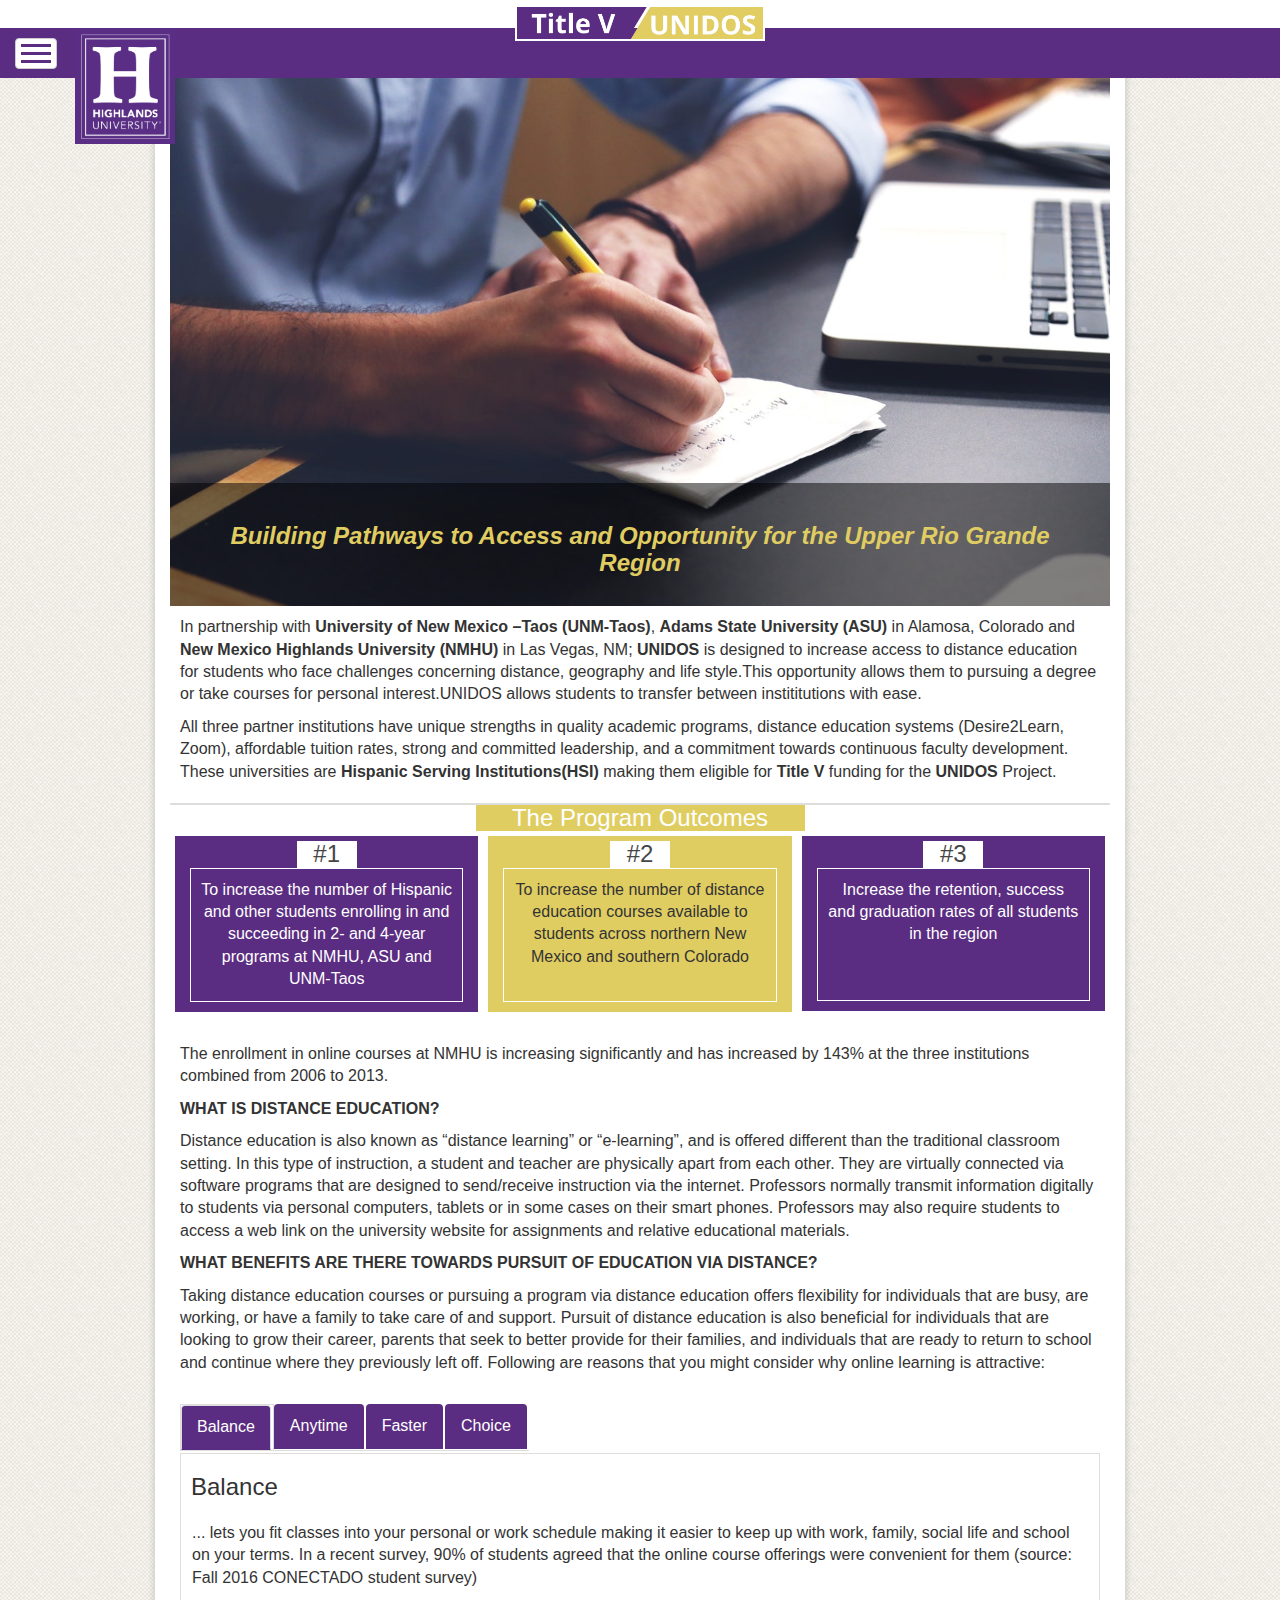
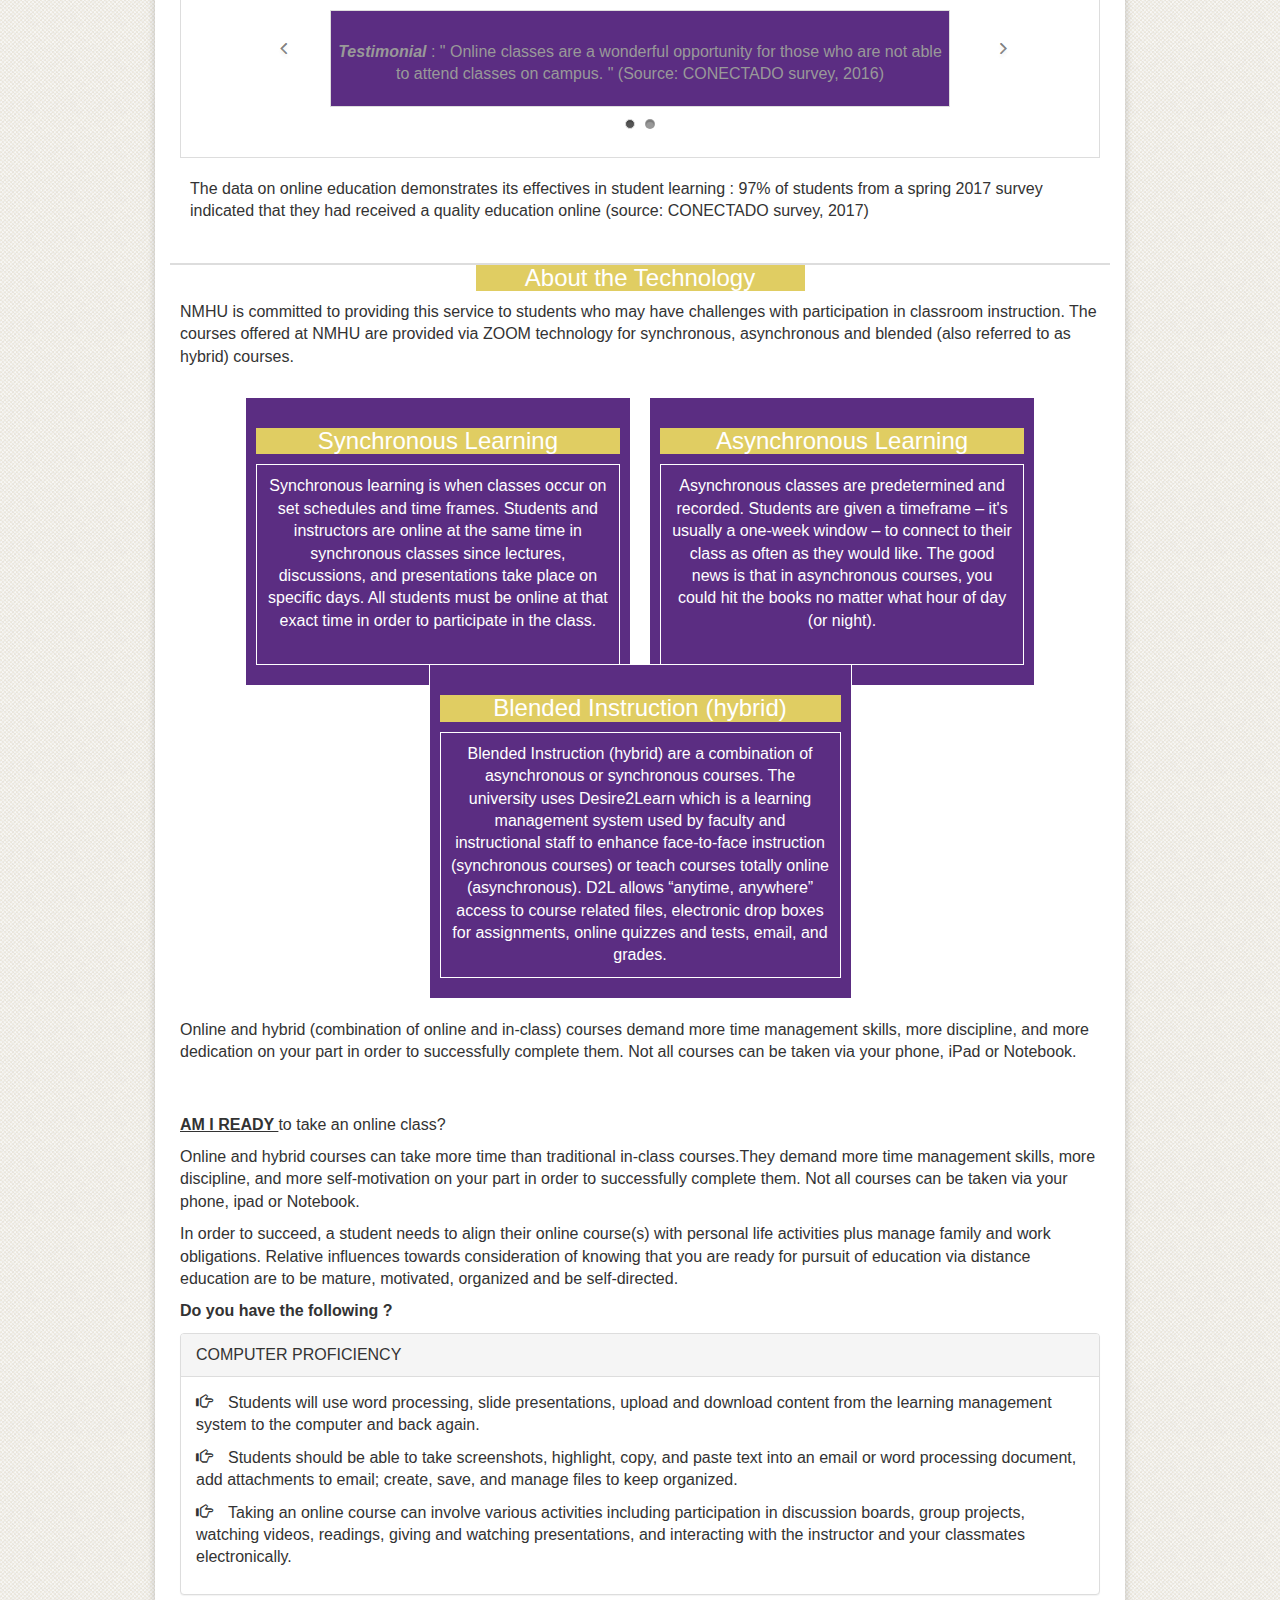
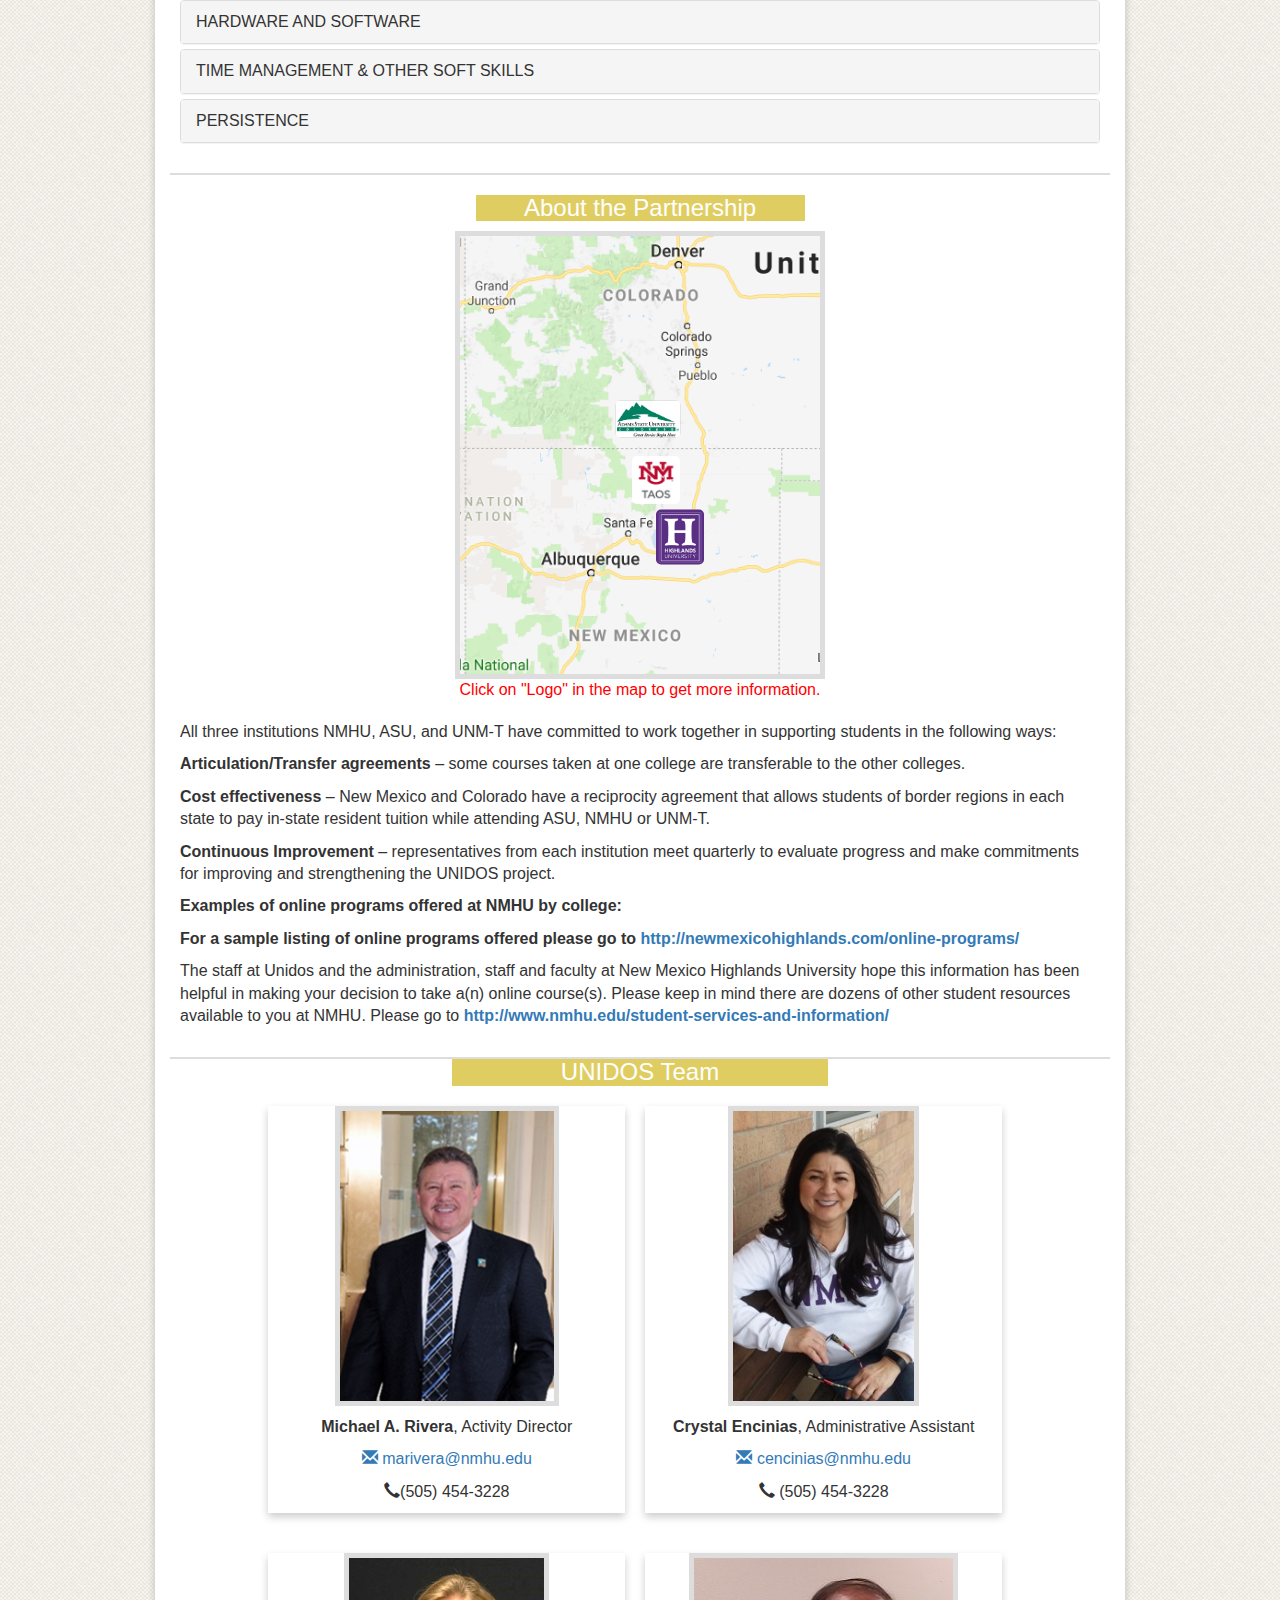
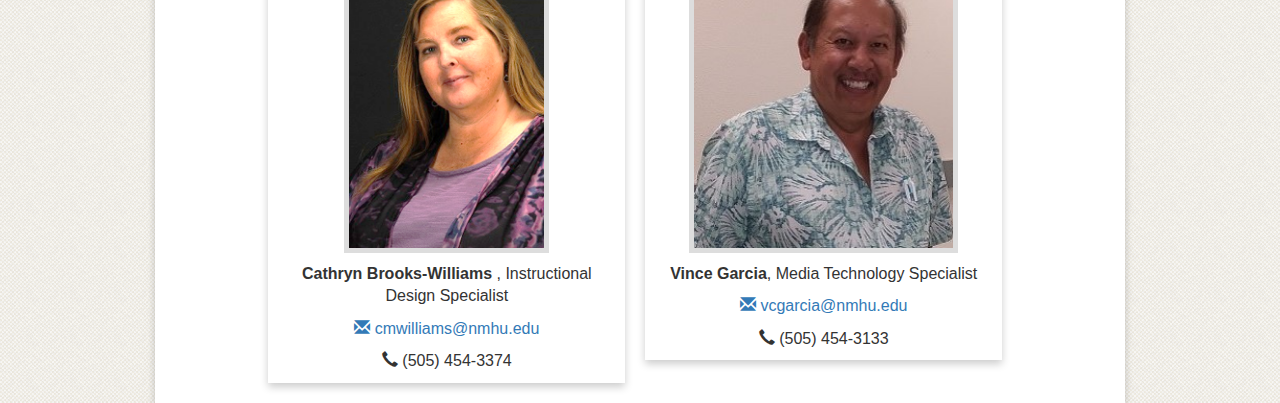
==== index.html @ 7acd506f "Add files via upload" ====
﻿<!DOCTYPE html>
<html lang="en">
<head>
    <meta charset="utf-8">
    <meta http-equiv="X-UA-Compatible" content="IE=edge">
    <meta name="viewport" content="width=device-width, initial-scale=1">
    <!-- The above 3 meta tags *must* come first in the head; any other head content must come *after* these tags -->
    <title>Title V - UNIDOS</title>
	
	<meta name="description" content="UNIDOS NMHU New Mexico Highlands University. At New Mexico Highlands University students discover amazing new paths to success.">
	<meta property="og:locale" content="en_US">
	<meta property="og:type" content="website">
	<meta property="og:title" content="New Mexico Highlands University UNIDOS">
	<meta property="og:description" content="UNIDOS NMHU New Mexico Highlands University is your college. At New Mexico Highlands University students discover amazing new paths to success.">
	<meta property="og:url" content="http://unidos.nmhu.edu/">
	<meta property="og:site_name" content="NMHU UNIDOS">
	
    <link href="https://fonts.googleapis.com/css?family=Roboto:400,700|Open+Sans" rel="stylesheet">
	 <script src="https://ajax.googleapis.com/ajax/libs/jquery/3.3.1/jquery.min.js"></script>
    <link rel="stylesheet" href="https://maxcdn.bootstrapcdn.com/font-awesome/4.7.0/css/font-awesome.min.css">
    <link rel="stylesheet" href="https://maxcdn.bootstrapcdn.com/bootstrap/3.3.7/css/bootstrap.min.css">
	

<!--     <link rel="stylesheet" href="https://toert.github.io/Isolated-Bootstrap/versions/3.3.7/iso_bootstrap3.3.7min.css"> -->
   
    <script src="https://maxcdn.bootstrapcdn.com/bootstrap/3.3.7/js/bootstrap.min.js"></script>
<link rel="stylesheet" href="unidos-styles.css">


    <!-- Bootstrap -->
    <!-- HTML5 shim and Respond.js for IE8 support of HTML5 elements and media queries -->
    <!-- WARNING: Respond.js doesn't work if you view the page via file:// -->
    <!--[if lt IE 9]>
      <script src="https://oss.maxcdn.com/html5shiv/3.7.3/html5shiv.min.js"></script>
      <script src="https://oss.maxcdn.com/respond/1.4.2/respond.min.js"></script>
    <![endif]-->

 


</head>
<body id="0">
    <!-- there Bootstrap doesn't work -->
 
    <nav class="nav navbar-fixed-top nav-2">
        <div id="div1-nav">
            <img src="unidos-img/unidos-logo-3.png" title="UNIDOS NMHU"/>
        </div>
        <div id="div2-nav">
            <img src="unidos-img/hu_logo.png" id="hu-logo-1"/>
			
        </div>
		<div class="dropdown dropdown-menu-bar">
  <button class="btn btn-default dropdown-toggle" type="button" id="dropdownMenu1" data-toggle="dropdown" aria-haspopup="true" aria-expanded="true">
   
	<div class="div-bar"></div>
<div class="div-bar"></div>
<div class="div-bar"></div>
   
  </button>
  <ul class="dropdown-menu" aria-labelledby="dropdownMenu1">
     <a href="#0" class="list-group-item"> <span class="glyphicon glyphicon-hand-right">&nbsp;</span> Home</a>
        <a href="#1" class="list-group-item"><span class="glyphicon glyphicon-hand-right">&nbsp;</span>About Program Outcomes</a>
        <a href="#2" class="list-group-item"><span class="glyphicon glyphicon-hand-right">&nbsp;</span>About the Technology</a>
        <a href="#3" class="list-group-item"><span class="glyphicon glyphicon-hand-right">&nbsp;</span>Am I Ready</a>
        <a href="#4" class="list-group-item"><span class="glyphicon glyphicon-hand-right">&nbsp;</span>About the Partnership</a>
        <a href="#5" class="list-group-item"><span class="glyphicon glyphicon-hand-right">&nbsp;</span>UNIDOS Team</a>

  </ul>
</div>
    </nav>
    
    <div class="bootstrap">

        <!-- there Bootstrap works-->
        <div class="container card1" id="unidos-container">
            <div id="unidos-div-header-images">

                <div></div>
                <img src="unidos-img/Banner_Unidos_1.jpg" class="img-responsive" id="unidos-img-banner" />
                <div id="unidos-content-banner" class="col-sm text-center">
                    <h3>Building Pathways to Access and Opportunity for the Upper Rio Grande Region</h3>
                </div>
            </div>

            <div class="unidos-div-ptxt">
                <p class="unidos-ptxt-1">
                    In partnership with <b>University of New Mexico –Taos (UNM-Taos)</b>, <b>Adams State University (ASU)</b> in Alamosa, Colorado and <b> New Mexico Highlands University (NMHU)</b> in Las Vegas, NM; <b>UNIDOS</b> is designed to increase access to distance education for students who face challenges concerning distance, geography and life style.This opportunity allows them to pursuing a degree or take courses for personal interest.UNIDOS allows students to transfer between instititutions with ease.
                </p>
                <p class="unidos-ptxt-1" id="1">
                    All three partner institutions have unique strengths in quality academic programs, distance education systems (Desire2Learn, Zoom), affordable tuition rates, strong and committed leadership, and a commitment towards continuous faculty development. These universities are <b>Hispanic Serving Institutions(HSI)</b> making them eligible for <b>Title V</b> funding for the <b>UNIDOS</b> Project.
                </p>

            </div>


            <div class="unidos-div-programoutcomes">
                <div class="unidos-div-subheader text-center bt-2 c-w">
                    <h3 class="unidos-subheader">The Program Outcomes</h3>
                </div>

                <div id="unidos-div-programoutcomes-boxes" class="text-center">
                    <div class="col-sm-4 col-md-4 unidos-div-programoutcomes1 card">
                        <h3>#1</h3>
                        <p>To increase the number of Hispanic and other students enrolling in and succeeding in 2- and 4-year programs at NMHU, ASU and UNM-Taos</p>
                    </div>
                    <div class="col-sm-4 col-md-4  unidos-div-programoutcomes2 card">
                        <h3>#2</h3>
                        <p>To increase the number of distance education courses available to students across northern New Mexico and southern Colorado</p>
                    </div>
                    <div class="col-sm-4 col-md-4  unidos-div-programoutcomes3 card">
                        <h3>#3</h3>
                        <p>Increase the retention, success and graduation rates of all students in the region </p>
                    </div>

                </div>



                <div class="p-10">
                    <div>
                        <p>The enrollment in online courses at NMHU is increasing significantly and has increased by 143% at the three institutions combined from 2006 to 2013.</p>
                    </div>
                    <p><span><b>WHAT IS DISTANCE EDUCATION?</b></span></p>

                    <p>

                        Distance education is also known as “distance learning” or “e-learning”, and is offered different than the traditional classroom setting.  In this type of instruction, a student and teacher are physically apart from each other.  They are virtually connected via software programs that are designed to send/receive instruction via the internet.  Professors normally transmit information digitally to students via personal computers, tablets or in some cases on their smart phones.  Professors may also require students to access a web link on the university website for assignments and relative educational materials.
                    </p>
                    <p><span><b>WHAT BENEFITS ARE THERE TOWARDS PURSUIT OF EDUCATION VIA DISTANCE?</b></span></p>

                    <p>
                        Taking distance education courses or pursuing a program via distance education offers flexibility for individuals that are busy, are working, or have a family to take care of and support.  Pursuit of distance education is also beneficial for individuals that are looking to grow their career, parents that seek to better provide for their families, and individuals that are ready to return to school and continue where they previously left off. Following are reasons that you might consider why online learning is attractive:
                    </p>
                </div>
                <div class="p-10">

                    <ul class="nav nav-tabs unidos-nav-tabs">
                        <li class="active unidos-li-tabs"><a data-toggle="tab" href="#Balance">Balance</a></li>
                        <li class="unidos-li-tabs"><a data-toggle="tab" href="#Anytime">Anytime</a></li>
                        <li class="unidos-li-tabs"><a data-toggle="tab" href="#Faster">Faster</a></li>
                        <li class="unidos-li-tabs"><a data-toggle="tab" href="#Choice">Choice</a></li>
                    </ul>

                    <div class="tab-content unidos-tab-content">
                        <div id="Balance" class="tab-pane fade in active">
                            <h3 class="pl-10">Balance</h3>
                            <p>
                                ... lets you fit classes into your personal or work schedule making it easier to keep up with work, family, social life and school on your terms.  In a recent survey, 90% of students agreed that the online course offerings were convenient for them (source:  Fall 2016 CONECTADO student survey)




                            </p>
                            <div class="row">
                                <div class="col-md-10 col-center m-auto">

                                    <div id="myCarousel" class="carousel slide" data-ride="carousel">
                                        <!-- Carousel indicators -->
                                        <ol class="carousel-indicators">
                                            <li data-target="#myCarousel" data-slide-to="0" class="active"></li>
                                            <li data-target="#myCarousel" data-slide-to="1"></li>

                                        </ol>
                                        <!-- Wrapper for carousel items -->
                                        <div class="carousel-inner">

                                            <div class="item carousel-item active">

                                                <p class="testimonial"> <b><i>Testimonial</i></b> : " Online classes are a wonderful opportunity for those who are not able to attend classes on campus. " (Source:  CONECTADO survey, 2016)</p>

                                            </div>
                                            <div class="item carousel-item">

                                                <p class="testimonial"><b><i>Testimonial</i></b> : " That classes are online and after normal work hours.  Also that it is affordable." (Source:  CONECTADO survey, 2016)</p>

                                            </div>

                                        </div>
                                        <!-- Carousel controls -->
                                        <a class="carousel-control left carousel-control-prev" href="#myCarousel" data-slide="prev">
                                            <i class="fa fa-angle-left"></i>
                                        </a>
                                        <a class="carousel-control right carousel-control-next" href="#myCarousel" data-slide="next">
                                            <i class="fa fa-angle-right"></i>
                                        </a>
                                    </div>
                                </div>
                            </div>

                        </div>
                        <div id="Anytime" class="tab-pane fade">
                            <h3 class="pl-10">Anytime, anywhere studying</h3>
                            <p>Online education offers flexibility for students who have other commitments. Whether you're a busy stay-at-home parent or a professional that simply doesn't have the time to take a course during school hours, you can find online courses and programs that fit your schedule. One of the benefits of online learning is that you don’t have to get dressed, get in the car, fight traffic, commute to campus and attend class.  The Conectado student survey further indicated that 73% of students cited convenience, flexibility and accessibility from home were positive features of online education.</p>
                            <div class="row">
                                <div class="col-md-10 col-center m-auto">

                                    <div id="myCarousel2" class="carousel slide" data-ride="carousel">
                                        <!-- Carousel indicators -->
                                        <ol class="carousel-indicators">
                                            <li data-target="#myCarousel" data-slide-to="0" class="active"></li>
                                            <li data-target="#myCarousel" data-slide-to="1"></li>

                                        </ol>
                                        <!-- Wrapper for carousel items -->
                                        <div class="carousel-inner">
                                            <div class="item carousel-item active">

                                                <p class="testimonial"><b><i>Testimonial</i></b> : " I am a full-time teacher and I can still work on the degree I’m seeking without having to uproot, leave my job, etc. "</p>

                                            </div>
                                            <div class="item carousel-item">

                                                <p class="testimonial"><b><i>Testimonial</i></b> : " It is so much easier to complete classes from my home. I live 30 miles from main campus.  I have two small children and sometimes the weather is dangerous to drive in. "</p>

                                            </div>

                                        </div>
                                        <!-- Carousel controls -->
                                        <a class="carousel-control left carousel-control-prev" href="#myCarousel2" data-slide="prev">
                                            <i class="fa fa-angle-left"></i>
                                        </a>
                                        <a class="carousel-control right carousel-control-next" href="#myCarousel2" data-slide="next">
                                            <i class="fa fa-angle-right"></i>
                                        </a>
                                    </div>
                                </div>
                            </div>
                        </div>
                        <div id="Faster" class="tab-pane fade">
                            <h3 class="pl-10">Faster completion</h3>
                            <p>Besides accelerated courses, some degree programs are accelerated as well, allowing you to finish your program of study sooner.  100% of students agreed that online education is a good source to get their degree. (Source:  CONECTADO survey, 2016).</p>
                        </div>
                        <div id="Choice" class="tab-pane fade">
                            <h3 class="pl-10">More choices</h3>
                            <p>From art history to accounting to biology, nursing and engineering there’s virtually no limit to which course you can take or degree you can earn online.</p>
                        </div>

                    </div>
                    <div class="unidos-div-ptxt1 p-10" id="2">
                        <p>
                            The data on online education demonstrates its effectives in student learning : 97% of students from a spring 2017 survey indicated that they had received a quality education online (source: CONECTADO survey, 2017)
                        </p>
                    </div>
                </div>
            </div>


            <div class="unidos-div-aboutTecnology">
                <div class="unidos-div-subheader text-center bt-2 c-w">
                    <h3 class="unidos-subheader">About the Technology</h3>
                </div>
                <p class="p-10">
                    NMHU is committed to providing this service to students who may have challenges with participation in classroom instruction.  The courses offered at NMHU are provided via ZOOM technology for synchronous, asynchronous and blended (also referred to as hybrid) courses.
                </p>
                <div class="row">
                    <div class="col-md-5 col-md-offset-1 unidos-div-aboutTecnology-p text-center">
                        <h3>Synchronous Learning</h3>
                        <p class="unidos-Technology-p">

                            Synchronous learning is when classes occur on set schedules and time frames. Students and instructors are online at the same time in synchronous classes since lectures, discussions, and presentations take place on specific days. All students must be online at that exact time in order to participate in the class.
                        </p>
                    </div>
                    <div class="col-md-5 unidos-div-aboutTecnology-p text-center">
                        <h3>Asynchronous Learning</h3>
                        <p class="unidos-Technology-p">

                            Asynchronous classes are predetermined and recorded. Students are given a timeframe – it's usually a one-week window – to connect to their class as often as they would like. The good news is that in asynchronous courses, you could hit the books no matter what hour of day (or night).
                        </p>
                    </div>

                </div>

                <div id="unidos-div-hybrid" class="unidos-div-aboutTecnology-p text-center">
                    <h3>Blended Instruction (hybrid) </h3>
                    <p class="unidos-Technology-p">

                        Blended Instruction (hybrid) are a combination of asynchronous or synchronous courses.  The university uses Desire2Learn which is a learning management system used by faculty and instructional staff to enhance face-to-face instruction (synchronous courses) or teach courses totally online (asynchronous). D2L allows “anytime, anywhere” access to course related files, electronic drop boxes for assignments, online quizzes and tests, email, and grades.
                    </p>
                </div>

                <div class="mt-10 mb-10 p-10" id="3">
                   
                    <p>
                        Online and hybrid (combination of online and in-class) courses demand more time management skills, more discipline, and more dedication on your part in order to successfully complete them. Not all courses can be taken via your phone, iPad or Notebook.
                    </p>
                </div>


            </div>

            <div class="unidos-div-survey">
                <p class="mt-10 mb-10">
                    <span><b><u>AM I READY </u></b>to take an online class?</span>
                </p>
                <p class="mt-10 mb-10">
                    Online and hybrid courses can take more time than traditional in-class courses.They demand more time management skills, more discipline, and more self-motivation on your part in order to successfully complete them. Not all courses can be taken via your phone, ipad or Notebook.
                </p>
                <p class="mt-10 mb-10">
                    In order to succeed, a student needs to align their online course(s) with personal life activities plus manage family and work obligations.  Relative influences towards consideration of knowing that you are ready for pursuit of education via distance education are to be mature, motivated, organized and be self-directed.
                </p>
                <p class="mt-10 mb-10">
                    <b>Do you have the following ?</b>
                </p>

                <div class="panel-group" id="accordion">
                    <div class="panel panel-default">
                        <div class="panel-heading">
                            <span class="panel-title">
                                <a data-toggle="collapse" data-parent="#accordion" href="#collapse1">COMPUTER PROFICIENCY</a>
                            </span>
                        </div>
                        <div id="collapse1" class="panel-collapse collapse in">
                            <div class="panel-body">
                                <p>
                                    <span class="glyphicon glyphicon-hand-right">&nbsp;</span>Students will use word processing, slide presentations, upload and download content from the learning management system to the computer and back again.
                                </p>
                                <p>
                                    <span class="glyphicon glyphicon-hand-right">&nbsp;</span>Students should be able to take screenshots, highlight, copy, and paste text into an email or word processing document, add attachments to email; create, save, and manage files to keep organized.
                                </p>
                                <p>
                                    <span class="glyphicon glyphicon-hand-right">&nbsp;</span>Taking an online course can involve various activities including participation in discussion boards, group projects, watching videos, readings, giving and watching presentations, and interacting with the instructor and your classmates electronically.
                                </p>
                            </div>
                        </div>
                    </div>
                    <div class="panel panel-default">
                        <div class="panel-heading">
                            <span class="panel-title">
                                <a data-toggle="collapse" data-parent="#accordion" href="#collapse2">HARDWARE AND SOFTWARE</a>
                            </span>
                        </div>
                        <div id="collapse2" class="panel-collapse collapse">
                            <div class="panel-body">
                                <p>
                                    <span class="glyphicon glyphicon-hand-right">&nbsp;</span>Students should have reliable access to high-speed Internet like DSL or cable.
                                </p>
                                <p>
                                    <span class="glyphicon glyphicon-hand-right">&nbsp;</span>Students will need a webcam and microphone and/or headset for multimedia participation in most classes.
                                </p>
                                <p>
                                    <span class="glyphicon glyphicon-hand-right">&nbsp;</span>Students will learn new technology skills.
                                </p>
                            </div>
                        </div>
                    </div>
                    <div class="panel panel-default">
                        <div class="panel-heading">
                            <span class="panel-title">
                                <a data-toggle="collapse" data-parent="#accordion" href="#collapse3">TIME MANAGEMENT & OTHER SOFT SKILLS</a>
                            </span>
                        </div>
                        <div id="collapse3" class="panel-collapse collapse">
                            <div class="panel-body">
                                <p>
                                    <span class="glyphicon glyphicon-hand-right">&nbsp;</span>Students often have to access their learning management system and university emails several times a week.


                                </p>
                                <p>
                                    <span class="glyphicon glyphicon-hand-right">&nbsp;</span>Students often have to organize and manage their time to meet weekly deadlines.

                                </p>
                                <p>
                                    <span class="glyphicon glyphicon-hand-right">&nbsp;</span>Students must often work independently to meet project goals and deadlines.

                                </p>
                                <p>
                                    <span class="glyphicon glyphicon-hand-right">&nbsp;</span>Students are often required to participate in an online discussion and other course requirements several times a week.

                                </p>
								<p>
								 <span class="glyphicon glyphicon-hand-right">&nbsp;</span>Classes can take 9-15 hours per week of active learning, homework/study time per three-credit course.
								</p>
								
                                <p>
                                    <span class="glyphicon glyphicon-hand-right">&nbsp;</span>Students must be able to communicate electronically, such as through discussion boards, university emails, and message boards.
                                </p>
                            </div>
                        </div>
                    </div>
                    <div class="panel panel-default" id="4">
                        <div class="panel-heading">
                            <span class="panel-title">
                                <a data-toggle="collapse" data-parent="#accordion" href="#collapse4">PERSISTENCE</a>
                            </span>
                        </div>
                        <div id="collapse4" class="panel-collapse collapse">
                            <div class="panel-body">
                                <p>
                                    <span class="glyphicon glyphicon-hand-right">&nbsp;</span>Students must know how to conduct Internet searches, set bookmarks, and download files.


                                </p>
                                <p>
                                    <span class="glyphicon glyphicon-hand-right">&nbsp;</span>Students should have someone who can help if there are computer problems.

                                </p>
                                <p>
                                    <span class="glyphicon glyphicon-hand-right">&nbsp;</span>Students must have the ability to continue when things become difficult.

                                </p>
                            </div>
                        </div>
                    </div>
                </div>
            </div>

            <div class="unidos-div-partnership bt-2">
                <div class="unidos-subheader c-w"><h3>About the Partnership</h3></div>
                <div class="container container-map">

                 <div class="text-center">
				 				   <img src="unidos-img/map.png" alt="Snow" style="width:100%" />
								   
								   <span class="map-hide-mobile blink_me">Click on "Logo" in the map to get more information.</span>
								   <div id="div-links-uni" class="map-show-mobile" style="display:none;">
								
								   <a  href="https://www.adams.edu/">https://www.adams.edu/</a><br/>
								   <a href="http://taos.unm.edu">http://taos.unm.edu</a><br/>
								   <a  href="http://www.nmhu.edu">http://www.nmhu.edu</a><br/>
								   </div>
				 </div>

				
                    <a id="adams_button" role="button" class="btn popovers" data-placement="top" data-toggle="popover" title="" data-content="<a href='https://www.adams.edu/' title='test add link' target='blanck'>https://www.adams.edu/</a>" data-original-title="Adams State University"></a>
                    <a id="unmt_button" role="button" class="btn popovers" data-placement="left" data-toggle="popover" title="" data-content="<a href='http://taos.unm.edu' title='test add link' target='blanck'>http://taos.unm.edu</a>" data-original-title="University of New Mexico-Taos"></a>
                    <a id="hu_button" role="button" class="btn popovers" data-placement="right" data-toggle="popover" title="" data-content="<a href='http://www.nmhu.edu' title='test add link' target='blanck'>http://www.nmhu.edu</a>" data-original-title="New Mexio Highlands University"></a>
                     
                </div>
                <div class="mt-10 mb-10 p-10 fs-17">
                    <p>
                        All three institutions NMHU, ASU, and UNM-T have committed to work together in supporting students in the following ways:


                    </p>
                    <p>
                        <b>Articulation/Transfer agreements</b>  – some courses taken at one college are transferable to the other colleges.

                    </p>
                    <p>
                        <b> Cost effectiveness </b>– New Mexico and Colorado have a reciprocity agreement that allows students of border regions in each state to pay in-state resident tuition while attending ASU, NMHU or UNM-T.

                    </p>
                    <p>
                        <b>Continuous Improvement</b>  – representatives from each institution meet quarterly to evaluate progress and make commitments for improving and strengthening the UNIDOS project.
                    </p>
                    <p>
                        <b>Examples of online programs offered at NMHU by college:</b>
                    </p>
                    <p>
                        <b>For a sample listing of online programs offered please go to <a href="http://newmexicohighlands.com/online-programs/" target="_blank">http://newmexicohighlands.com/online-programs/</a></b>
                    </p>
                    <p>
                        The staff at Unidos and the administration, staff and faculty at New Mexico Highlands University hope this information has been helpful in making your decision to take a(n) online course(s).  Please keep in mind there are dozens of other student resources available to you at NMHU. Please go to <b><a href="http://www.nmhu.edu/student-services-and-information/" target="_blank">http://www.nmhu.edu/student-services-and-information/</a></b>
                    </p>
                </div>
            </div>

            <div class="unidos-div-team bt-2" id="5">
                <div class="text-center c-w">
                    <h3>UNIDOS Team</h3>
                </div>

                <div class="row p-10 col-md-offset-1">
                    <div class="col-md-5 col-md-offset-1 card card1 m-10 unidos-team">
                        <img src="unidos-img/Michael A. Rivera.png" />
                        <p><b>Michael A. Rivera</b>, Activity Director</p>
                        <p><a><i class="glyphicon glyphicon-envelope"></i> marivera@nmhu.edu</a></p>
                        <p><i class="glyphicon glyphicon-earphone"></i>(505) 454-3228</p>



                    </div>
                    <div class="col-md-5 card card1 m-10 unidos-team">
                        <img src="unidos-img/Crystal Encinias.jpg" />
                        <p><b> Crystal Encinias</b>, Administrative Assistant</p>
                        <p><a><i class="glyphicon glyphicon-envelope"></i> cencinias@nmhu.edu</a></p>
                        <p><i class="glyphicon glyphicon-earphone"></i> (505) 454-3228</p>



                    </div>
                </div>
                <div class="row p-10  col-md-offset-1">
                    <div class="col-md-5 col-md-offset-1 card card1 m-10 unidos-team">
                        <img src="unidos-img/Cathryn Brooks-Williams - Copy.png" />
                        <p><b>Cathryn Brooks-Williams</b> , Instructional Design Specialist</p>
                        <p><a><i class="glyphicon glyphicon-envelope"></i> cmwilliams@nmhu.edu</a></p>
                        <p><i class="glyphicon glyphicon-earphone"></i> (505) 454-3374</p>




                    </div>
                    <div class="col-md-5 card card1 m-10 unidos-team">
                        <img src="unidos-img/Vince Garcia - Copy.jpg" />
                        <p><b>Vince Garcia</b>, Media Technology Specialist</p>
                        <p><a><i class="glyphicon glyphicon-envelope"></i> vcgarcia@nmhu.edu</a></p>
                        <p><i class="glyphicon glyphicon-earphone"></i> (505) 454-3133</p>




                    </div>
                </div>
            </div>
        </div>


    </div>

    <!-- there Bootstrap doesn't work-->
    <!-- jQuery (necessary for Bootstrap's JavaScript plugins) -->
    <script src="https://cdnjs.cloudflare.com/ajax/libs/jquery/3.3.1/jquery.min.js"></script>
    <script src="https://maxcdn.bootstrapcdn.com/bootstrap/3.3.7/js/bootstrap.min.js"></script>
    <!-- Include all compiled plugins (below), or include individual files as needed -->
    <script>
	function myFunction(x) {
    x.classList.toggle("change");
}
        $(document).ready(function () {
		

            $('[data-toggle="popover"]').popover({ html: true });
			$('.dropdown-toggle').dropdown()

        });

    </script>
    <!--<script>
        $(document).ready(function () {

            'use strict';

            var c, currentScrollTop = 0,
                navbar = $('nav');

            $(window).scroll(function () {
                var a = $(window).scrollTop();
                var b = navbar.height();

                currentScrollTop = a;

                if (c < currentScrollTop && a > b + b) {
                    navbar.addClass("scrollUp");
                } else if (c > currentScrollTop && !(a <= b)) {
                    navbar.removeClass("scrollUp");
                }
                c = currentScrollTop;
            });

        });
    </script>-->
</body>



</html>
---- unidos-styles.css ----
body {
            padding-top: 51px;
            font-family: 'chaperralpro', arial, sans-serif !important;
            line-height: 1.4 !important;
           
        }
        .container-map{
            margin:auto;
        }
            .container-map img {
                border: 5px solid #ddd;
            }
        #img-hu-logo {
            width: 100px;
            margin-left: 77px;
            position: absolute;
        }

        #unidos-container {
            max-width: 970px !important;
        }

        #unidos-div-unidos-logo {
        }

        #unidos_Logo {
            /*border-top: 8px solid #5b2d82;
            border-bottom: 8px solid #e0cd62;
            border-left: 13px solid #e0cd62;
            border-right: 13px solid #5b2d82;*/
            margin: auto;
            width: 265px;
            padding-top: 7px;
        }

        #unidos-div-header-images {
            position: relative;
        }

            #unidos-div-header-images #unidos-content-banner {
                position: absolute;
                bottom: 0;
                background: rgba(0, 0, 0, 0.5); /* Black background with transparency */
                color: #f1f1f1;
                width: 100%;
                padding: 20px;
            }

        #unidos-content-banner h3 {
            color: #e0cd62;
           

            font-style: italic;
            font-weight: 700;
        }

        .unidos-div-ptxt {
            /*background: #464646;*/
            padding: 10px;
        }

        .unidos-ptxt-1 {
          
          
           
            /*color: white;*/
            /*margin-top: 5px !important;
            margin-bottom: 5px !important;*/
        }

        .unidos-subheader {
          
            background: #e0cd62;
            /*padding: 10px;*/
            max-width: 35%;
            margin: auto;
            margin-top: 0px !important;
            text-align: center;
        }

        .p-10 {
            padding: 10px;
        }

        ​.unidos-div-subheader {
            padding: 10px !important;
           
          
        }
        .c-w{
            color:white;
        }
        .bt-2 {
            border-top: 2px solid #ddd !important;
        }

        .card1 {
            /* Add shadows to create the "card" effect */
            box-shadow: 0 4px 8px 0 rgba(0,0,0,0.2);
        }

        .card {
            /* Add shadows to create the "card" effect */
            /*box-shadow: 0 4px 8px 0 rgba(0,0,0,0.2);*/
            transition: 0.3s;
        }

            .card:hover {
                box-shadow: 0 8px 16px 0 rgba(0,0,0,0.2);
            }

        .unidos-div-programoutcomes {
           
          
           
            /*background-color: #DAD3CB;*/
            /*border: 1px solid;*/
            display: inline-block;
        }

        #unidos-div-programoutcomes-boxes {
            margin-bottom: 10px;
            display: inline-block;
        }

        .unidos-div-programoutcomes1 {
            background-color: #5b2d82;
            color: white;
            /*margin: 25px;*/
            /*height: 300px;*/
            border: 5px solid white;
        }

            .unidos-div-programoutcomes1 h3 {
                background-color: #DAD3CB;
                color: #464646;
                width: 60px;
                margin: auto;
                margin-top: 5px;
                background-color: white;
            }

            .unidos-div-programoutcomes1 p {
                border: 1px solid;
                /*min-height: 240px;*/
                padding: 10px;
                border: 1px solid white;
            }

        .unidos-div-programoutcomes2 {
            background-color: #e0cd62;
            /*margin: 25px;*/
            /*height: 300px;*/
            border: 5px solid white;
        }

            .unidos-div-programoutcomes2 h3 {
                background-color: #DAD3CB;
                color: #464646;
                width: 60px;
                margin: auto;
                margin-top: 5px;
                background-color: white;
            }

            .unidos-div-programoutcomes2 p {
                border: 1px solid;
                min-height: 134px;
                padding: 10px;
                border: 1px solid white;
            }

        .unidos-div-programoutcomes3 {
            background-color: #5b2d82;
            color: white;
            /*margin: 25px;*/
          
            border: 5px solid white;
        }

            .unidos-div-programoutcomes3 h3 {
                background-color: #DAD3CB;
                color: #464646;
                width: 60px;
                margin: auto;
                margin-top: 5px;
                background-color: white;
            }

            .unidos-div-programoutcomes3 p {
                border: 1px solid;
                min-height: 133px;
                padding: 10px;
                border: 1px solid white;
            }

        .unidos-li-tabs {
            /*background-color:#5b2d82;*/
        }

            .unidos-li-tabs a {
                background-color: #5b2d82 !important;
                color: white !important;
            }

        .active {
            border: 1px solid #ddd !important;
        }

        .unidos-tab-content {
            margin-top: -4px;
            /*background-color: #e0cd62;*/
        }

            .unidos-tab-content p {
                border: 1px solid white;
                padding: 10px;
            }

        .unidos-nav-tabs {
            display: inline-block;
        }
        /*.unidos-tab-content a {
                background-color: white;
                margin-top: 55px;
            }*/


        .col-center {
            margin: 0 auto;
            float: none !important;
        }

        .carousel {
            margin-top: 0px !important;
            margin: 50px auto;
            padding: 0 70px;
        }

            .carousel .item {
                color: #999;
              
                text-align: center;
                overflow: hidden;
                background-color: #5b2d82;
            }

                .carousel .item p {
                    border: none;
                }

                .carousel .item .img-box {
                    width: 135px;
                    height: 135px;
                    margin: 0 auto;
                    padding: 5px;
                    border: 1px solid #ddd;
                    border-radius: 50%;
                }

            .carousel .img-box img {
                width: 100%;
                height: 100%;
                display: block;
                border-radius: 50%;
            }

            .carousel .testimonial {
                padding: 30px 0 10px;
            }

            .carousel .overview {
                font-style: italic;
            }

                .carousel .overview b {
                    text-transform: uppercase;
                    color: #7AA641;
                }

            .carousel .carousel-control {
                width: 40px;
                height: 40px;
                margin-top: -20px;
                top: 50%;
                background: none;
            }

        .carousel-control i {
          
         
            position: absolute;
            display: inline-block;
            color: rgba(0, 0, 0, 0.8);
            text-shadow: 0 3px 3px #e6e6e6, 0 0 0 #000;
        }

        .carousel .carousel-indicators {
            bottom: -40px;
        }

        .carousel-indicators li, .carousel-indicators li.active {
            width: 10px;
            height: 10px;
            margin: 1px 3px;
            border-radius: 50%;
        }

        .carousel-indicators li {
            background: #999;
            border-color: transparent;
            box-shadow: inset 0 2px 1px rgba(0,0,0,0.2);
        }

            .carousel-indicators li.active {
                background: #555;
                box-shadow: inset 0 2px 1px rgba(0,0,0,0.2);
            }

        .unidos-div-ptxt1 {
            margin-top: 10px;
            margin-bottom: 10px;
        }

        .unidos-div-aboutTecnology {
            /*border: 1px solid;*/
            display: inline-block;
           
        }

            .unidos-div-aboutTecnology h3 {
                background-color: #e0cd62;
               
            }

        .unidos-div-aboutTecnology-p {
            background-color: #5b2d82;
            color: white;
            padding: 10px;
            border: 10px solid white;
        }

        #unidos-div-hybrid {
            margin: auto;
            width: 45%;
            margin-top: -31px;
            position: relative;
            border: 1px solid white;
        }

        .unidos-Technology-p {
            border: 1px solid;
            padding: 10px;
            min-height:201px;
        }

        .mt-10 {
            margin-top: 10px;
        }

        .mb-10 {
            margin-bottom: 10px;
        }

        .unidos-div-survey {
            /*border: 1px solid;*/
            display: inline-block;
          
            padding: 10px;
        }

        .unidos-div-partnership {
		    overflow-wrap: break-word;
            /*border: 1px solid;*/
         <!--    display: inline-block; -->
        }

        .unidos-div-team {
            /*border: 1px solid;*/
            /*display: inline-block;*/
        }

            .unidos-div-team h3 {
                width: 40%;
                background-color: #e0cd62;
                margin: auto;
            }

        .m-10 {
            margin: 10px;
        }

        .floating-div {
            position: fixed;
            margin-top: 145px;
            margin-left: 30px;
        }


        @media screen and (min-width: 720px) {
            .unidos-header-links {
                display: none;
            }
			
			
			
        }

        @media screen and (max-width: 720px) {
		
		.map-show-mobile{
			display:block !important;
			}
		
		.map-hide-mobile{
		display:none;
		}
		#hu-logo-1{
			display:none;
			
			}
            .floating-div {
                display: none;
            }

            .unidos-header-links {
                display: block;
            }

            #unidos-div-hybrid {
                width: 100%;
                margin-top: 0px;
            }

            .unidos-subheader {
                max-width: 100%;
            }
        }

        /*nav bar auto hide styles*/

        nav {
            /*background: #fff;
            height: 80px;
            line-height: 80px;
            box-shadow: 1px 1px 1px rgba(0, 0, 0, 0.2);
            position: fixed;
            top: 0;
            left: 0;
            width: 100%;
            z-index: 9998;*/
            transition: all 0.5s;
        }

            nav.scrollUp {
                transform: translateY(-80px);
            }

        /*nav ul.navbar-menu {
                margin: 0;
                padding: 0;
                display: inline-block;
                float: right;
            }*/

        /*nav ul.navbar-menu li {
                    display: inline-block;
                    margin: 0 10px;
                }*/

        /*nav ul.navbar-menu li a {
                        color: #666;
                        font-size: 14px;
                    }*/

        /*nav a#brand {
                text-transform: uppercase;
                float: left;
                font-weight: 800;
                font-size: 20px;
            }*/

        /*nav button {
                background: none;
                width: 30px;
                height: 40px;
                margin-top: 20px;
                border: none;
                float: right;
                display: inline-block;
                cursor: pointer;
                display: none;
            }*/

        /*nav button span {
                    width: 30px;
                    height: 40px;
                    height: 2px;
                    background: #333;
                    display: block;
                    margin: 5px 0;
                }*/

        @media (max-width: 768px) {
            nav ul.navbar-menu {
                display: none;
            }

            nav button {
                display: block;
            }
			
			
        }

        .pl-10 {
            padding-left: 10px;
        }

        .fs-17 {
           
        }

        .container {
            /*border:1px solid #ddd;*/
            background: white;
        }

        .scrolling-wrapper {
            overflow-x: scroll;
            overflow-y: hidden;
            white-space: nowrap;
        }
        /*:not(.container) {
            background-color:red !important;
        }*/

        body {
            background: url('unidos-img/bg.png') repeat;
        }

        .bootstrap {
            background-color: transparent;
          
            font-family: 'chaperralpro', arial, sans-serif !important;
            line-height: 1.4 !important;
            font-size: 16px !important;
        }
        /*styles form map*/

        .container-map {
            position: relative;
            max-width: 400px;
        }

            .container-map img {
                width: 100%;
                height: auto;
            }

            .container-map #hu_button {
                position: absolute;
                top: 65%;
                left: 60%;
                transform: translate(-50%, -50%);
                -ms-transform: translate(-50%, -50%);
                background-color: #555;
                color: white;
            
                padding: 12px 24px;
                border: none;
                cursor: pointer;
                border-radius: 5px;
                text-align: center;
            }

            .container-map #unmt_button {
                position: absolute;
                top: 53%;
                left: 54%;
                transform: translate(-50%, -50%);
                -ms-transform: translate(-50%, -50%);
                background-color: #555;
                color: white;
              
                padding: 12px 24px;
                border: none;
                cursor: pointer;
                border-radius: 5px;
                text-align: center;
            }

            .container-map #adams_button {
                position: absolute;
                top: 40%;
                left: 52%;
                transform: translate(-50%, -50%);
                -ms-transform: translate(-50%, -50%);
                background-color: #555;
                color: white;
            
                padding: 12px 24px;
                border: none;
                cursor: pointer;
                border-radius: 5px;
                text-align: center;
            }

        .container .btn:hover {
            background-color: black;
        }

        #hu_button {
            background: url(unidos-img/hu_logo.png);
            height: 55px;
            background-size: 100%; /* To fill the dimensions of container (button), or */
        }

        #unmt_button {
            background: url(unidos-img/unmtaos-logo.jpg);
            background-repeat: no-repeat;
                height: 48px;
            background-size: 100%; /* To fill the dimensions of container (button), or */
        }

        #adams_button {
            background: url(unidos-img/adams-state-logo.png);
            background-repeat: no-repeat;
            width: 65px;
               height: 37px;
            background-size: 100%; /* To fill the dimensions of container (button), or */
        }

        .popover {
            width: 100%;
        }
        #div-header-unidos{
            height:100px;
            background-color:#5b2d82;
        }
       
        
        #div2-nav {
            height: 50px;
            background-color: #5b2d82;
        }

        #div1-nav {
            height: 28px;
            background-color: white;
            text-align:center;
        }
            #div1-nav img {
                width: 250px;
                
                margin-top: 5px;
                border: 2px solid white;
            }

            .unidos-team {
                text-align:center;
            }
                .unidos-team img {
                    max-height: 300px;
                    height: 300px;
                    border: 5px solid #ddd;
                    margin-bottom:10px;
                }

		.div-bar {
      width: 30px;
    height: 3px;
      background-color: #5b2d82;
    margin: 5px 0;
}
.dropdown-menu-bar{

    margin-top: -40px;
    margin-left: 15px;
}
#dropdownMenu1{

    padding: 0px 5px;
}


#hu-logo-1{

width:100px;
margin-left:75px;
}
 .blink_me {
  animation: blinker 1.5s linear infinite;
  color:red;
  margin-top:10px;
}

@keyframes blinker {  
  50% { opacity: 0; }
}
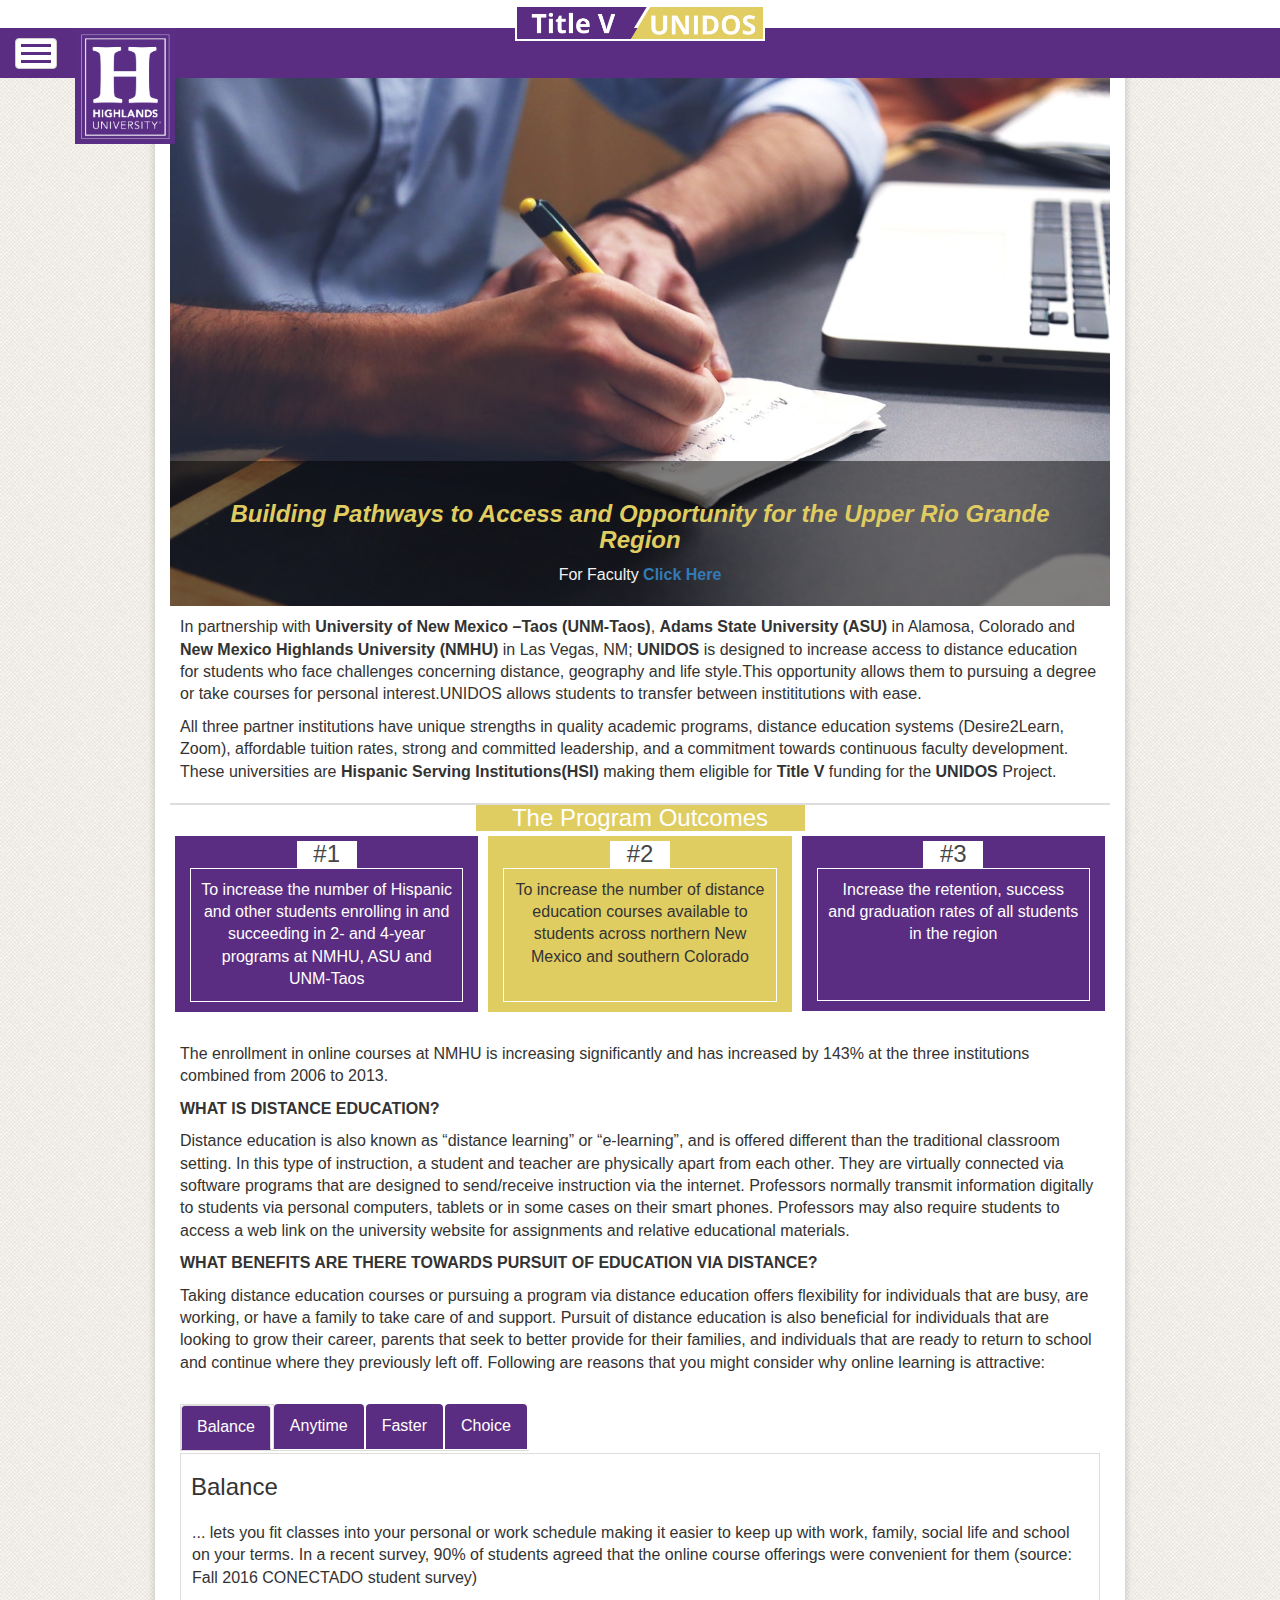
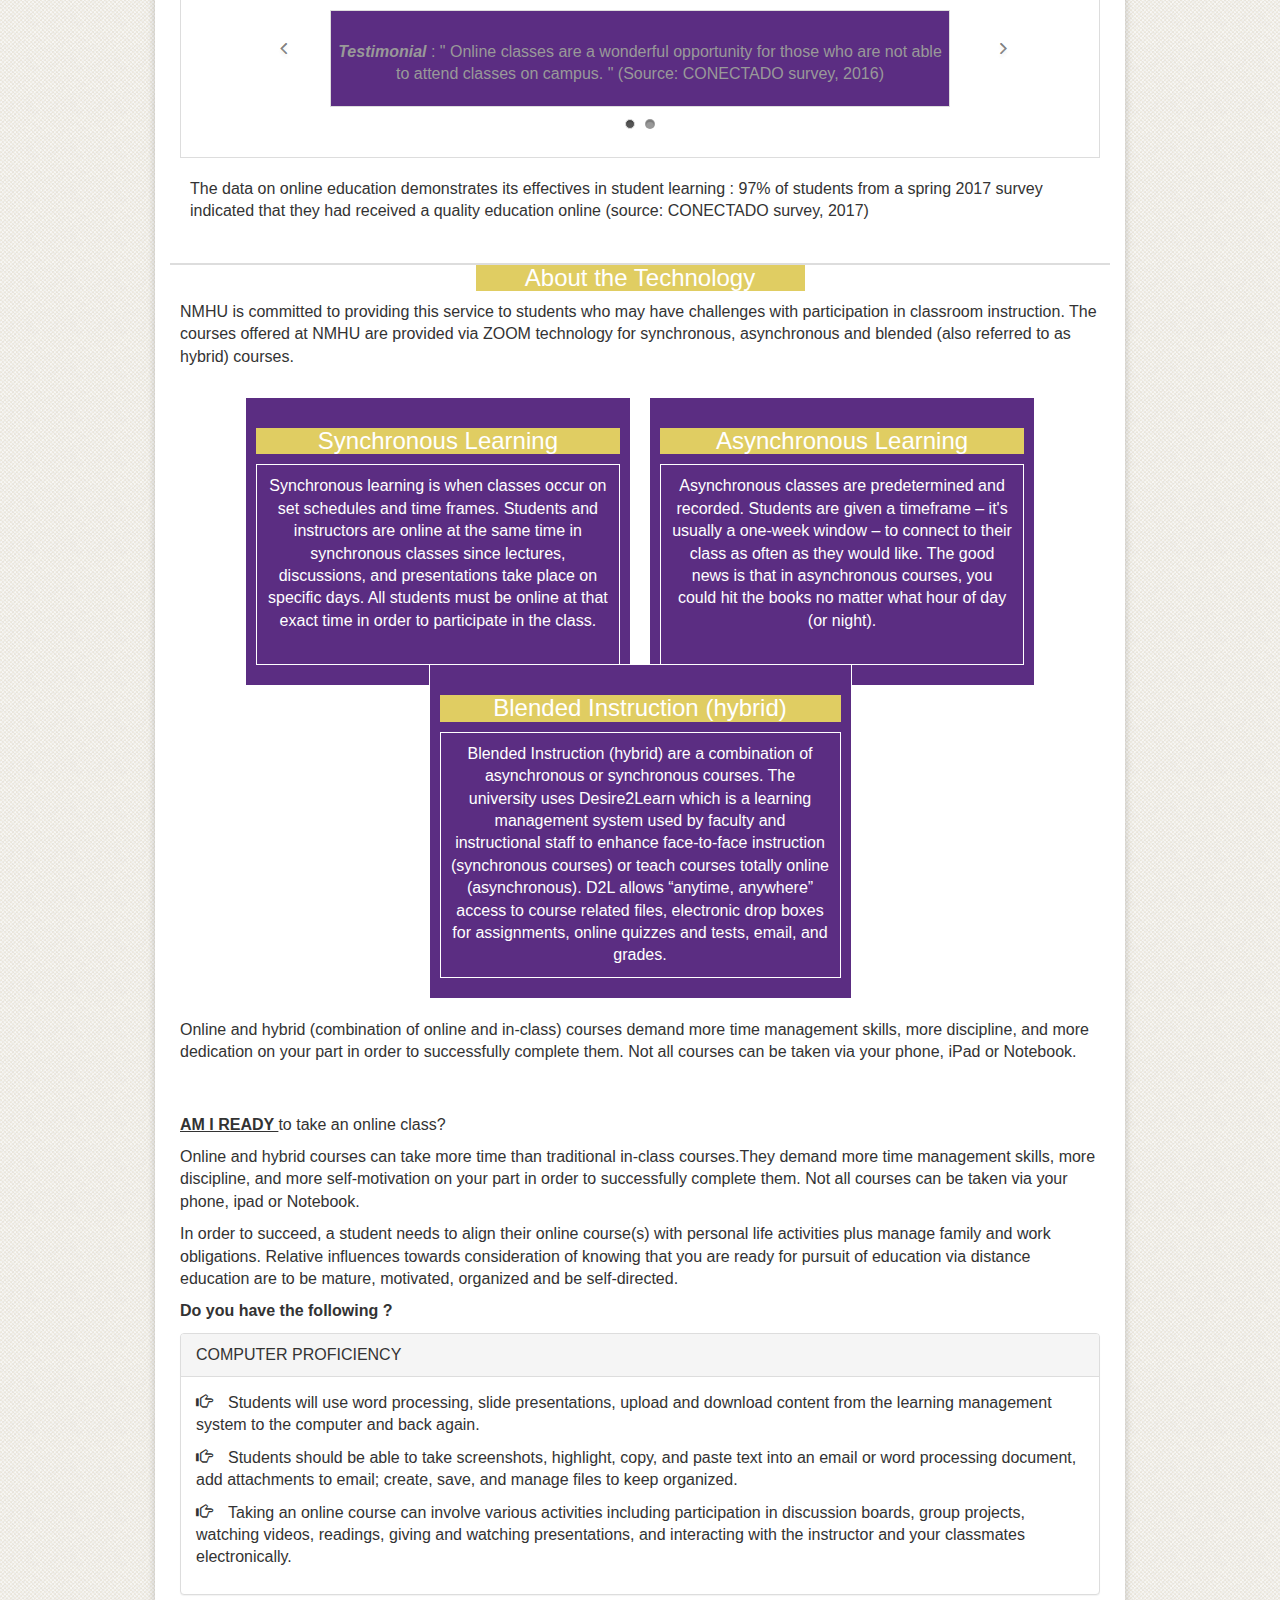
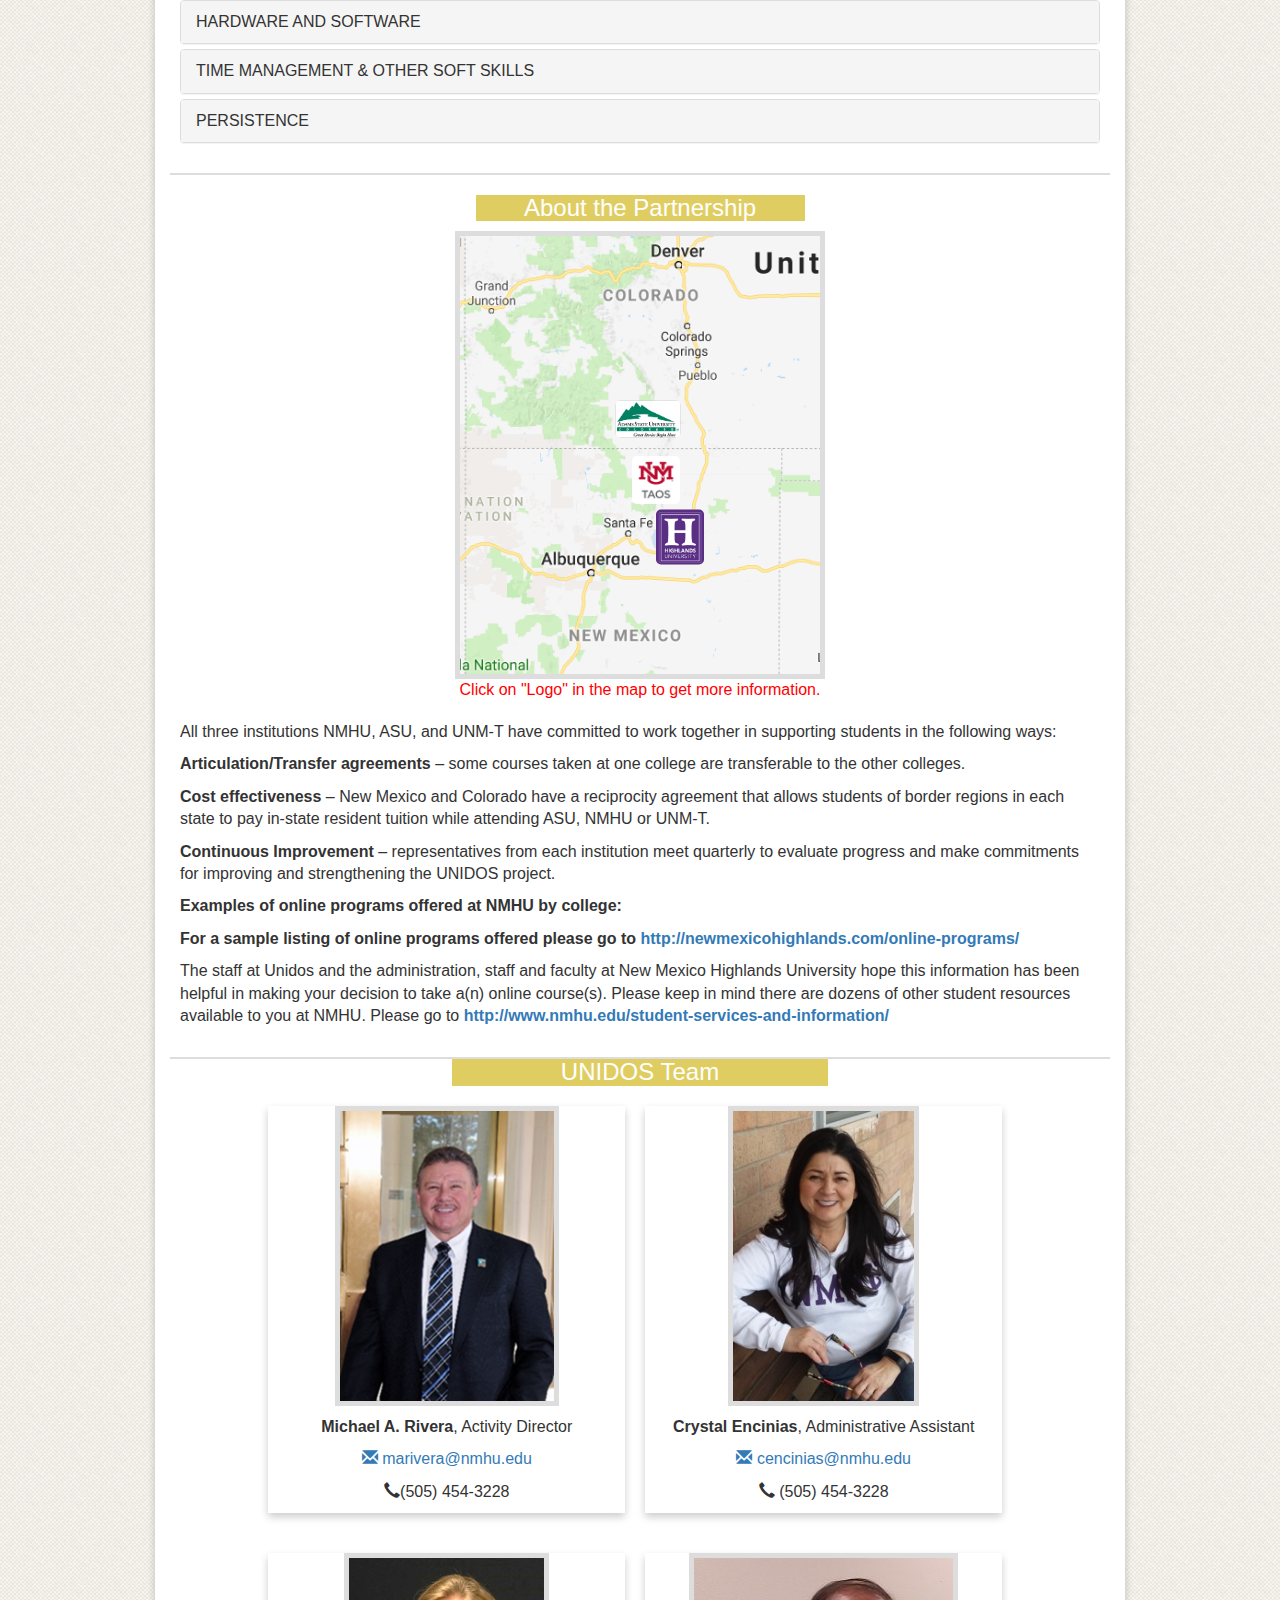
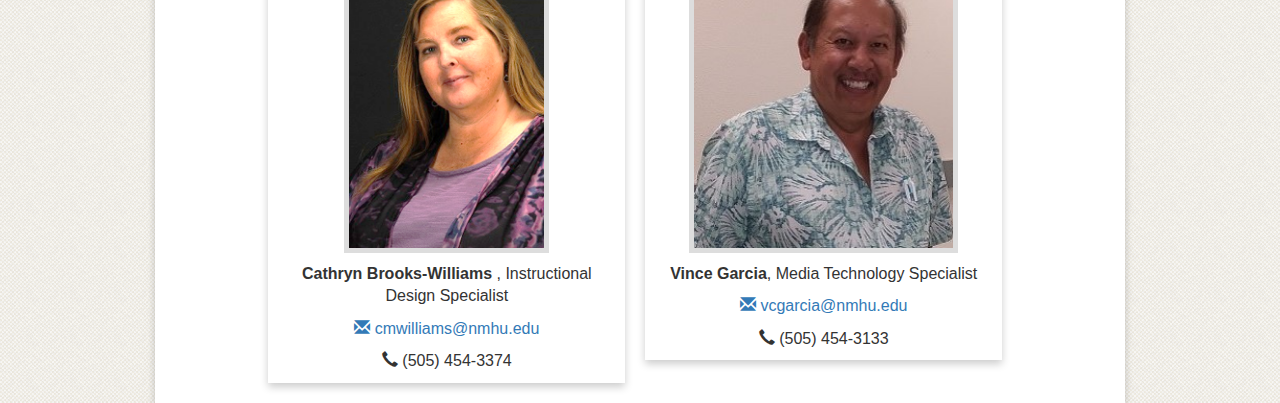
==== commit 9cba8023: "Added new link faculty" ====
--- a/index.html
+++ b/index.html
@@ -80,6 +80,7 @@
                 <img src="unidos-img/Banner_Unidos_1.jpg" class="img-responsive" id="unidos-img-banner" />
                 <div id="unidos-content-banner" class="col-sm text-center">
                     <h3>Building Pathways to Access and Opportunity for the Upper Rio Grande Region</h3>
+			<span>For Faculty <a href="faculty.html"><b>Click Here</b></a></span>
                 </div>
             </div>
 
@@ -556,4 +557,4 @@
 
 
 
-</html>+</html>
